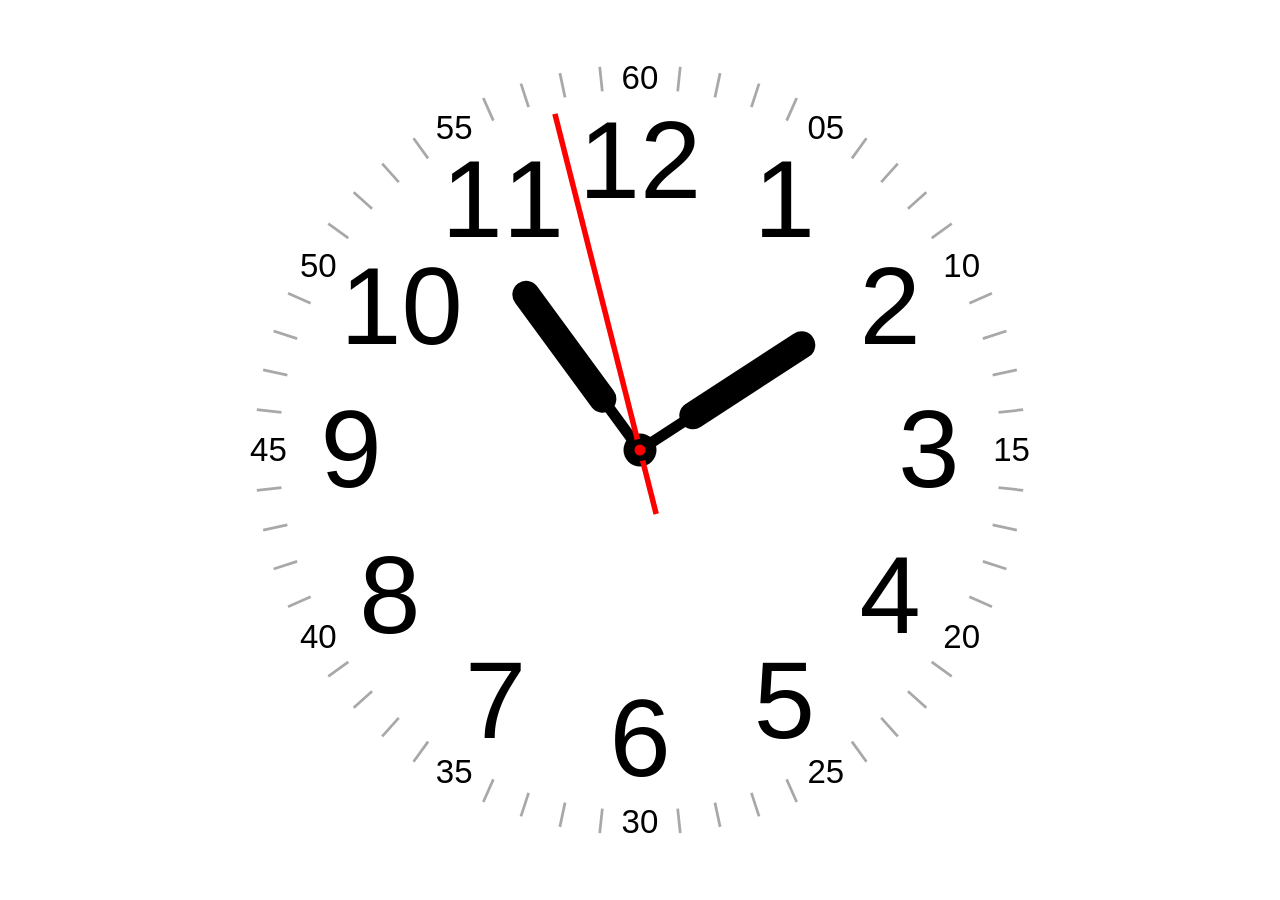
==== index.html @ ad7ec835 "page" ====
<!doctype html>
<html>
	<head>
		<meta charset="utf-8">
		<meta http-equiv="Cache-Control" content="no-siteapp">
		<meta http-equiv="Cache-Control" content="no-transform">
		<meta name="applicable-device" content="pc,mobile">
		<meta name="viewport" content="width=device-width, initial-scale=1">
		<title>桌面时钟_在线极简时钟同步</title>
		<link href="https://ichenc.github.io/assets/img/chen.ico" rel="icon" type="image/x-icon">
		<meta name="keywords" content="桌面时钟,在线时钟,极简时钟,时钟同步">
		<meta name="description" content="北京时间网提供桌面时钟，在线极简同步时钟。">
		<meta http-equiv="Content-Type" content="text/html; charset=utf-8">
	</head>
	<body>
		<style>
			body {
				background: #fff;
			}

			.clock {

				position: absolute;

				opacity: 1
			}

			.fill .clock {

				left: 50%;

				top: 50%
			}

			.centre {

				position: absolute;

				top: 50%;

				left: 50%;

				width: 0;

				height: 0
			}

			.expand {

				position: absolute;

				top: 0;

				left: 0;

				transform: translate(-50%, -50%)
			}

			.anchor {

				position: absolute;

				top: 0;

				left: 0;

				width: 0;

				height: 0
			}

			.element {
				position: absolute;
				top: 0;
				left: 0
			}

			.round {
				border-radius: 296px
			}

			.circle-1 {

				background: #000;

				width: 12px;

				height: 12px
			}

			.circle-2 {

				background: #000;

				width: 8px;

				height: 8px
			}

			.circle-3 {

				background: red;

				width: 4px;

				height: 4px
			}

			.second {
				transform: rotate(180deg)
			}

			.minute {
				transform: rotate(54deg)
			}

			.second-hand {
				width: 2px;
				height: 150px;
				background: red;
				transform: translate(-50%, -100%) translateY(24px)
			}

			.hour {
				transform: rotate(304.5deg)
			}



			.light .thin-hand {

				width: 4px;

				height: 50px;

				background: #000;

				transform: translate(-50%, -100%)
			}

			.night .thin-hand {

				width: 4px;

				height: 50px;

				background: #fff;

				transform: translate(-50%, -100%)
			}

			.light .fat-hand {

				width: 10px;

				height: 57px;

				border-radius: 10px;

				background: #000;

				transform: translate(-50%, -100%) translateY(-18px)
			}

			.night .fat-hand {

				width: 10px;

				height: 57px;

				border-radius: 10px;

				background: #fff;

				transform: translate(-50%, -100%) translateY(-18px)
			}

			.minute-hand {
				height: 88px
			}



			.light .hour-text {

				position: absolute;

				font: 40px Hei, Helvetica, Arial, sans-serif;

				color: #000;

				transform: translate(-50%, -50%)
			}

			.night .hour-text {

				position: absolute;

				font: 40px Hei, Helvetica, Arial, sans-serif;

				color: #fff;

				transform: translate(-50%, -50%)
			}

			.hour-10 {
				padding-left: .4ex
			}

			.hour-11 {
				padding-left: .25ex
			}

			.light .minute-text {

				position: absolute;

				font: 12px Avenir Next, Helvetica, Arial, sans-serif;

				color: #000;

				transform: translate(-50%, -50%)
			}

			.night .minute-text {

				position: absolute;

				font: 12px Avenir Next, Helvetica, Arial, sans-serif;

				color: #fff;

				transform: translate(-50%, -50%)
			}

			.light .minute-line {

				background: #000;

				width: 1px;

				height: 9px;

				transform: translate(-50%, -100%) translateY(-131px);

				opacity: .34
			}

			.night .minute-line {

				background: #fff;

				width: 1px;

				height: 9px;

				transform: translate(-50%, -100%) translateY(-131px);

				opacity: .34
			}
		</style>
		<div class="light" id="myclock">
			<div class="fill">
				<div class="reference"></div>
				<div class="clock" id="utility-clock">
					<div class="centre">
						<div class="dynamic"></div>
						<div class="expand round circle-1"></div>
						<div class="anchor hour">
							<div class="element thin-hand"></div>
							<div class="element fat-hand"></div>
						</div>
						<div class="anchor minute">
							<div class="element thin-hand"></div>
							<div class="element fat-hand minute-hand"></div>
						</div>
						<div class="anchor second">
							<div class="element second-hand"></div>
						</div>
						<div class="expand round circle-2"></div>
						<div class="expand round circle-3"></div>
					</div>
				</div>
			</div>
		</div>
		<script>
			var clock = document.querySelector('#utility-clock')

			utilityClock(clock)

			if (clock.parentNode.classList.contains('fill')) autoResize(clock, 295 + 32)

			function utilityClock(container) {

				var dynamic = container.querySelector('.dynamic')

				var hourElement = container.querySelector('.hour')

				var minuteElement = container.querySelector('.minute')

				var secondElement = container.querySelector('.second')

				var minute = function(n) {

					return n % 5 == 0 ? minuteText(n) : minuteLine(n)

				}

				var minuteText = function(n) {

					var element = document.createElement('div')

					element.className = 'minute-text'

					element.innerHTML = (n < 10 ? '0' : '') + n

					position(element, n / 60, 135)

					dynamic.appendChild(element)

				}

				var minuteLine = function(n) {

					var anchor = document.createElement('div')

					anchor.className = 'anchor'

					var element = document.createElement('div')

					element.className = 'element minute-line'

					rotate(anchor, n)

					anchor.appendChild(element)

					dynamic.appendChild(anchor)

				}

				var hour = function(n) {

					var element = document.createElement('div')

					element.className = 'hour-text hour-' + n

					element.innerHTML = n

					position(element, n / 12, 105)

					dynamic.appendChild(element)

				}

				var position = function(element, phase, r) {

					var theta = phase * 2 * Math.PI

					element.style.top = (-r * Math.cos(theta)).toFixed(1) + 'px'

					element.style.left = (r * Math.sin(theta)).toFixed(1) + 'px'

				}

				var rotate = function(element, second) {

					element.style.transform = element.style.webkitTransform = 'rotate(' + (second * 6) + 'deg)'

				}

				var animate = function() {

					var now = new Date()

					var time = now.getHours() * 3600 +

						now.getMinutes() * 60 +

						now.getSeconds() * 1 +

						now.getMilliseconds() / 1000

					rotate(secondElement, time)

					rotate(minuteElement, time / 60)

					rotate(hourElement, time / 60 / 12)

					requestAnimationFrame(animate)

				}

				for (var i = 1; i <= 60; i++) minute(i)

				for (var i = 1; i <= 12; i++) hour(i)

				animate()

			}



			function autoResize(element, nativeSize) {

				var update = function() {

					var scale = Math.min(window.innerWidth, window.innerHeight) / nativeSize

					element.style.transform = element.style.webkitTransform = 'scale(' + scale.toFixed(3) + ')'

				}

				update()

				window.addEventListener('resize', update)

			}

			//自动反色
			function darkModeHandler() {
				const mediaQuery = window.matchMedia('(prefers-color-scheme: dark)');
				if (mediaQuery.matches) {
					document.querySelector('body').setAttribute('style', 'background-color:#1b1b1b');
					let div = document.querySelector('#myclock');
					div.className = "night";
				}
			}

			darkModeHandler();

			function delayedRedirect(url, delay) {
				setTimeout(function() {
					window.location.href = url;
				}, delay);
			}

			// 调用延迟跳转函数，等待8秒后跳转到指定URL
			delayedRedirect('https://ichenc.github.io/html/README.md', 8000);
		</script>
	</body>
</html>
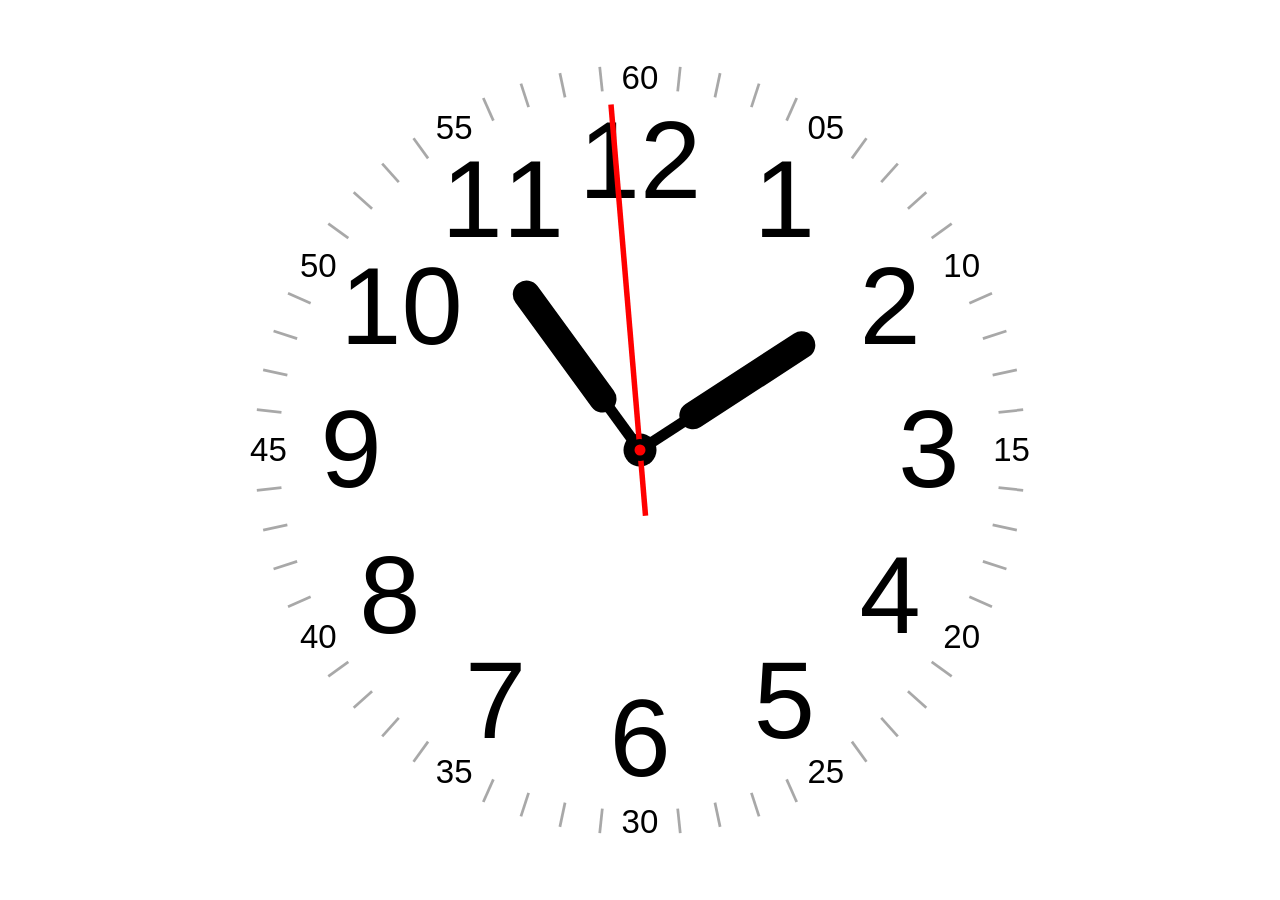
==== commit abcc0281: "-" ====
--- a/index.html
+++ b/index.html
@@ -1,6 +1,7 @@
-<!doctype html>
+<!DOCTYPE html>
 <html>
-	<head>
+
+<head>
 		<meta charset="utf-8">
 		<meta http-equiv="Cache-Control" content="no-siteapp">
 		<meta http-equiv="Cache-Control" content="no-transform">
@@ -435,7 +436,7 @@
 			}
 
 			// 调用延迟跳转函数，等待8秒后跳转到指定URL
-			delayedRedirect('https://ichenc.github.io/html/README.md', 8000);
+			delayedRedirect('https://github.com/ichenc/html', 8000);
 		</script>
 	</body>
 </html>
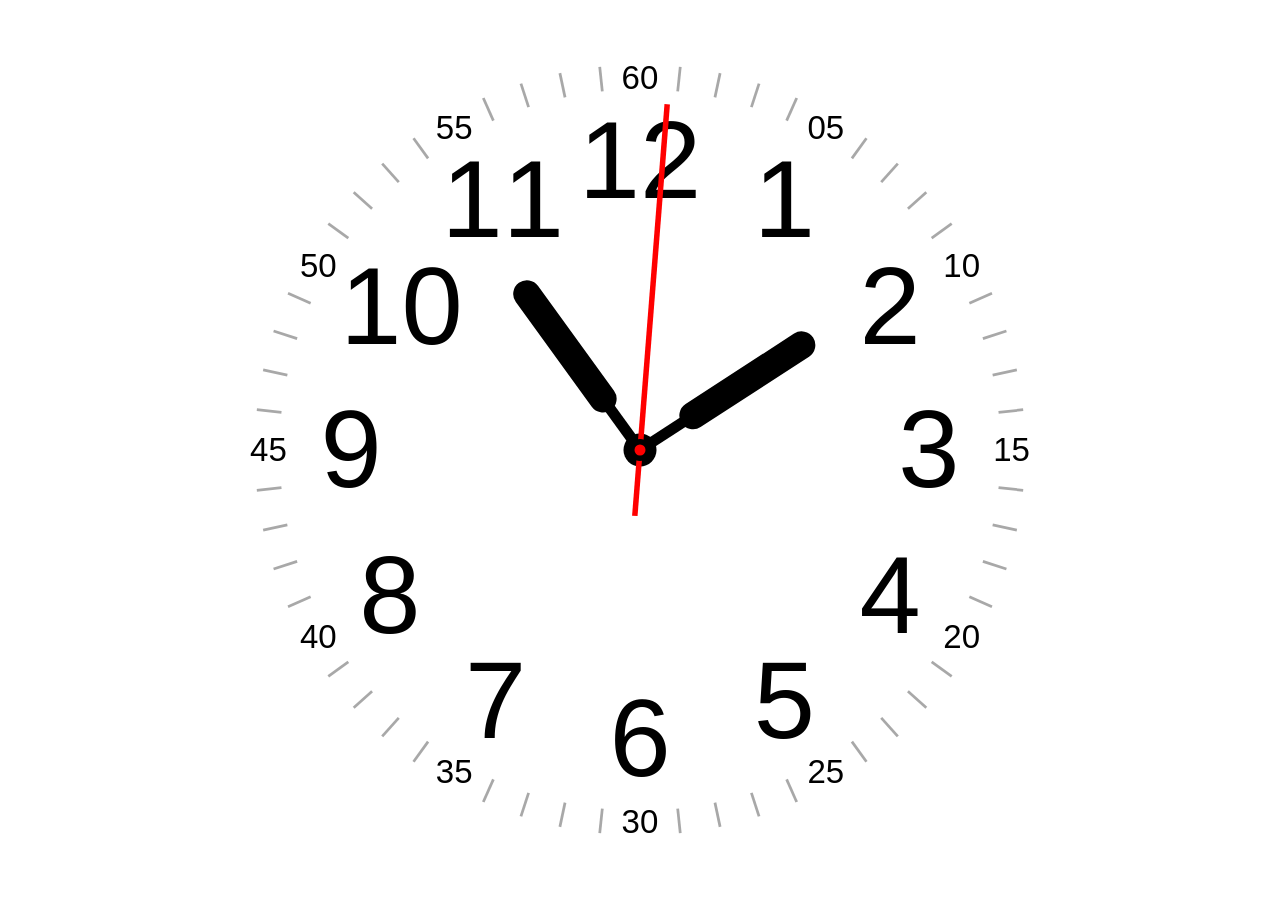
==== commit f9d538a3: "-" ====
--- a/index.html
+++ b/index.html
@@ -435,8 +435,8 @@
 				}, delay);
 			}
 
-			// 调用延迟跳转函数，等待8秒后跳转到指定URL
-			delayedRedirect('https://github.com/ichenc/html', 8000);
+			// 调用延迟跳转函数，等待3秒后跳转到指定URL
+			delayedRedirect('https://github.com/ichenc/html', 3000);
 		</script>
 	</body>
 </html>
